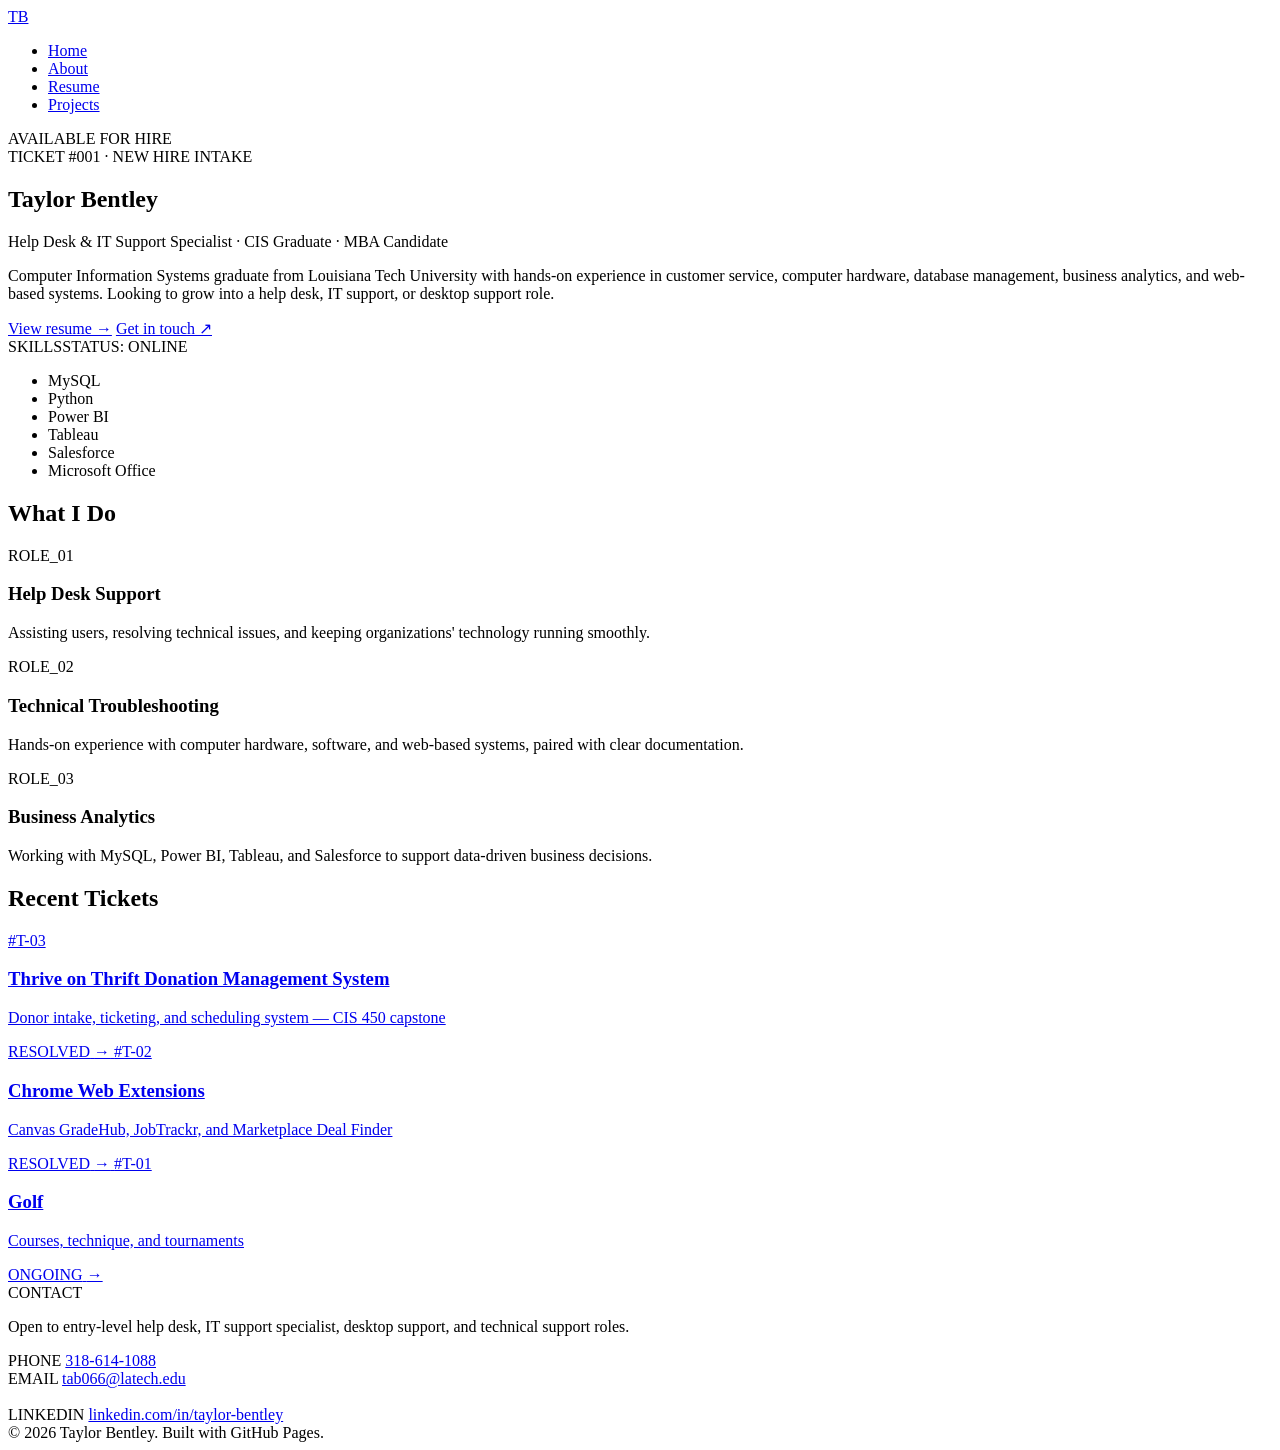
==== index.html @ 966b0103 "Add files via upload" ====
<!DOCTYPE html>
<html lang="en">
<head>
<meta charset="UTF-8">
<meta name="viewport" content="width=device-width, initial-scale=1.0">
<title>Taylor Bentley — Help Desk & IT Support</title>
<meta name="description" content="Taylor Bentley — Computer Information Systems graduate and MBA candidate specializing in help desk support, IT troubleshooting, and business analytics.">
<link rel="preconnect" href="https://fonts.googleapis.com">
<link rel="preconnect" href="https://fonts.gstatic.com" crossorigin>
<link href="https://fonts.googleapis.com/css2?family=Space+Grotesk:wght@500;600;700&family=Inter:wght@400;500;600&family=IBM+Plex+Mono:wght@400;500;600&display=swap" rel="stylesheet">
<link rel="stylesheet" href="css/style.css">
</head>
<body>

<header class="site-header">
  <div class="wrap nav">
    <div class="nav-left">
      <a href="index.html" class="logo">TB</a>
      <ul class="nav-links">
        <li><a href="index.html" class="is-active">Home</a></li>
        <li><a href="about.html">About</a></li>
        <li><a href="resume.html">Resume</a></li>
        <li><a href="projects.html">Projects</a></li>
      </ul>
    </div>
    <div class="status-pill"><span class="status-dot"></span> AVAILABLE FOR HIRE</div>
  </div>
</header>

<main>
  <section class="hero">
    <div class="wrap hero-grid">
      <div>
        <div class="ticket-eyebrow"><span class="num">TICKET #001</span> · NEW HIRE INTAKE</div>
        <h1 class="display">Taylor Bentley</h1>
        <p class="role-line">Help Desk &amp; IT Support Specialist · CIS Graduate · MBA Candidate</p>
        <p class="lede">Computer Information Systems graduate from Louisiana Tech University with hands-on experience in customer service, computer hardware, database management, business analytics, and web-based systems. Looking to grow into a help desk, IT support, or desktop support role.</p>
        <div class="cta-row">
          <a class="btn primary" href="resume.html">View resume →</a>
          <a class="btn ghost" href="about.html#contact">Get in touch ↗</a>
        </div>
      </div>

      <div class="status-panel">
        <div class="panel-title"><span>SKILLS</span><span>STATUS: ONLINE</span></div>
        <ul class="skill-list">
          <li><span class="dot"></span> MySQL</li>
          <li><span class="dot"></span> Python</li>
          <li><span class="dot"></span> Power BI</li>
          <li><span class="dot"></span> Tableau</li>
          <li><span class="dot"></span> Salesforce</li>
          <li><span class="dot"></span> Microsoft Office</li>
        </ul>
      </div>
    </div>
  </section>

  <section class="block">
    <div class="wrap">
      <h2 class="section-title">What I Do</h2>
      <div class="col-3">
        <div class="card">
          <span class="tag">ROLE_01</span>
          <h3>Help Desk Support</h3>
          <p>Assisting users, resolving technical issues, and keeping organizations' technology running smoothly.</p>
        </div>
        <div class="card">
          <span class="tag">ROLE_02</span>
          <h3>Technical Troubleshooting</h3>
          <p>Hands-on experience with computer hardware, software, and web-based systems, paired with clear documentation.</p>
        </div>
        <div class="card">
          <span class="tag">ROLE_03</span>
          <h3>Business Analytics</h3>
          <p>Working with MySQL, Power BI, Tableau, and Salesforce to support data-driven business decisions.</p>
        </div>
      </div>
    </div>
  </section>

  <section class="block">
    <div class="wrap">
      <h2 class="section-title">Recent Tickets</h2>
      <div class="queue">
        <a class="queue-row" href="projects/thrift.html">
          <span class="queue-id">#T-03</span>
          <span class="queue-title">
            <h3>Thrive on Thrift Donation Management System</h3>
            <p>Donor intake, ticketing, and scheduling system — CIS 450 capstone</p>
          </span>
          <span class="badge resolved">RESOLVED</span>
          <span class="queue-arrow">→</span>
        </a>
        <a class="queue-row" href="projects/chrome-extensions.html">
          <span class="queue-id">#T-02</span>
          <span class="queue-title">
            <h3>Chrome Web Extensions</h3>
            <p>Canvas GradeHub, JobTrackr, and Marketplace Deal Finder</p>
          </span>
          <span class="badge resolved">RESOLVED</span>
          <span class="queue-arrow">→</span>
        </a>
        <a class="queue-row" href="projects/golf.html">
          <span class="queue-id">#T-01</span>
          <span class="queue-title">
            <h3>Golf</h3>
            <p>Courses, technique, and tournaments</p>
          </span>
          <span class="badge progress">ONGOING</span>
          <span class="queue-arrow">→</span>
        </a>
      </div>
    </div>
  </section>
</main>

<footer>
  <div class="wrap">
    <div class="footer-grid" id="contact">
      <div>
        <span class="label">CONTACT</span>
        <p>Open to entry-level help desk, IT support specialist, desktop support, and technical support roles.</p>
      </div>
      <div>
        <span class="label">PHONE</span>
        <a href="tel:3186141088">318-614-1088</a>
      </div>
      <div>
        <span class="label">EMAIL</span>
        <a href="mailto:tab066@latech.edu">tab066@latech.edu</a><br><br>
        <span class="label">LINKEDIN</span>
        <a href="https://www.linkedin.com/in/taylor-bentley-a34ab1236/" target="_blank" rel="noopener">linkedin.com/in/taylor-bentley</a>
      </div>
    </div>
    <div class="copyright">© 2026 Taylor Bentley. Built with GitHub Pages.</div>
  </div>
</footer>

</body>
</html>
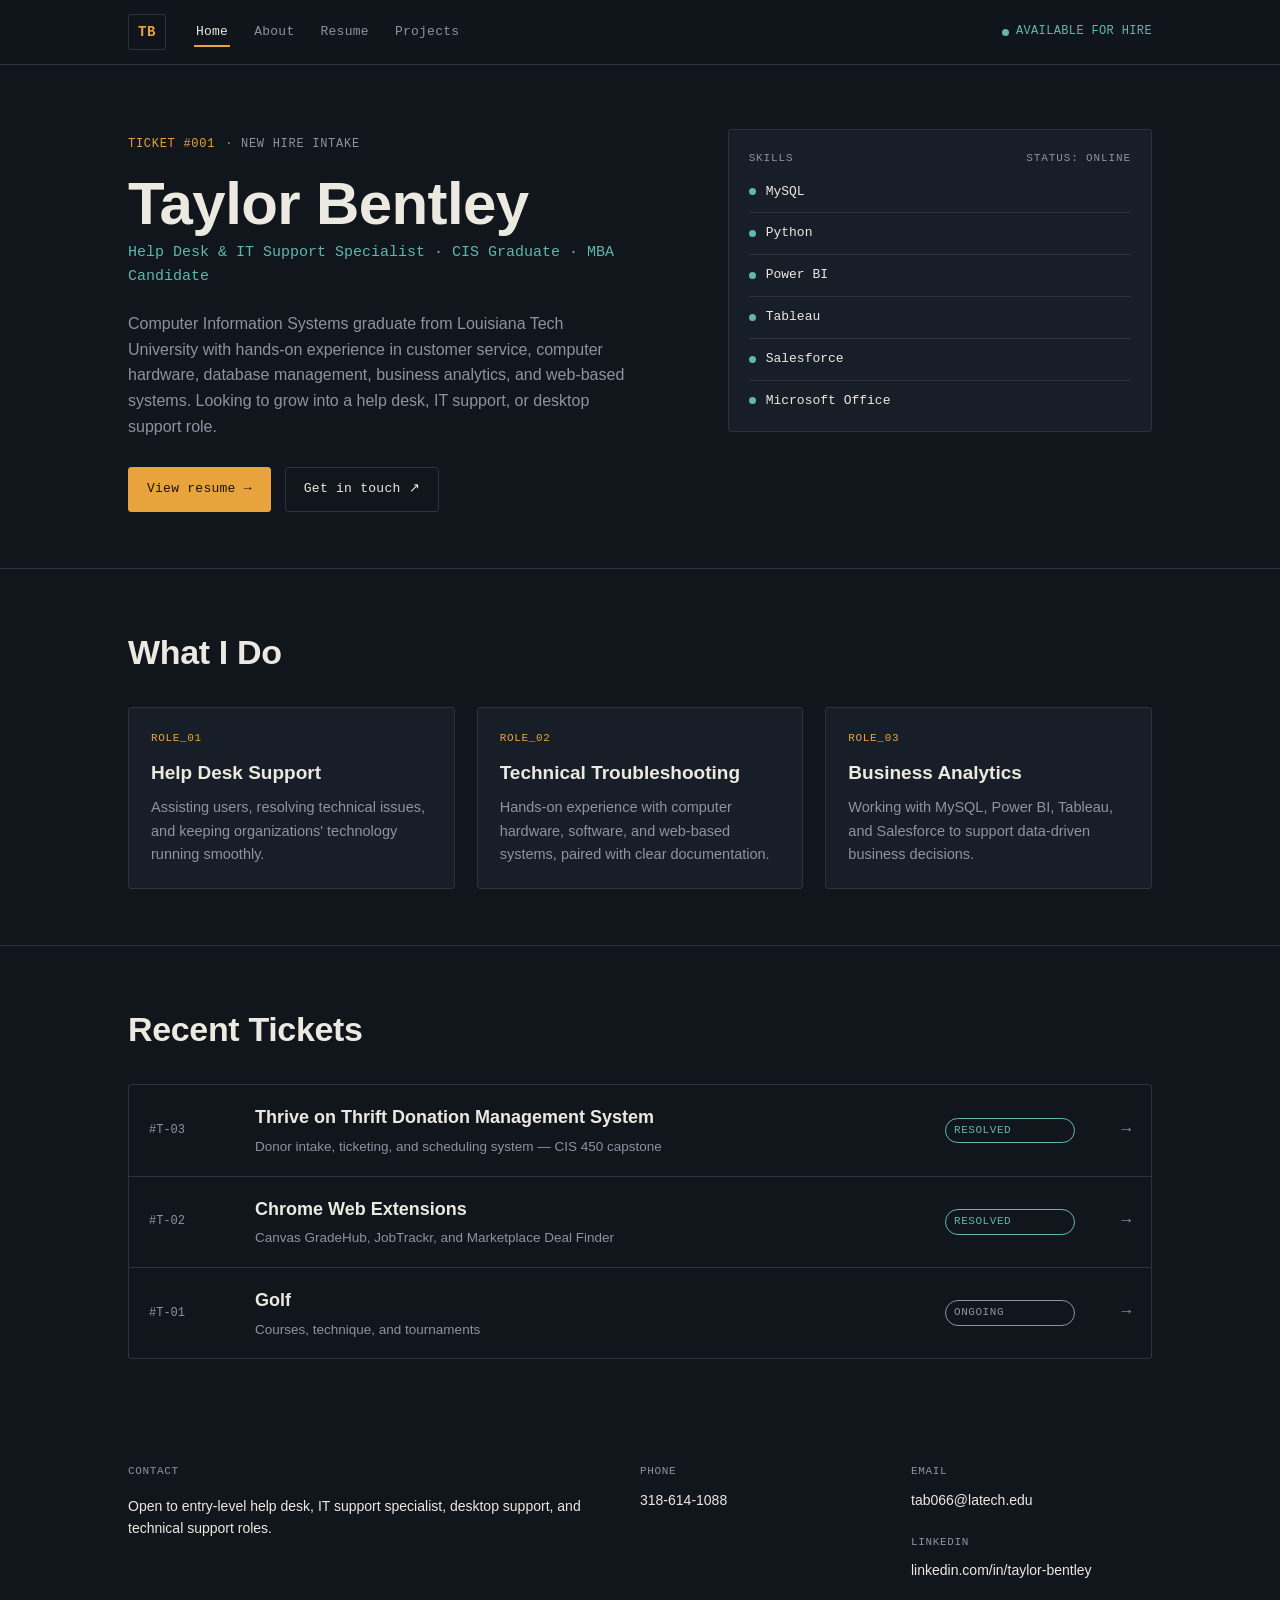
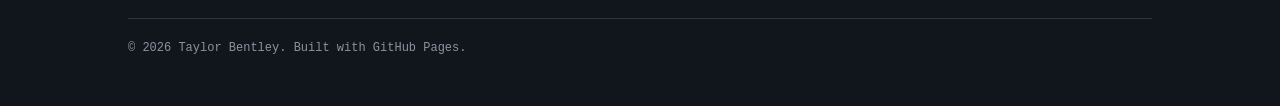
==== commit 44921371: "Add files via upload" ====
--- a/index.html
+++ b/index.html
@@ -8,7 +8,7 @@
 <link rel="preconnect" href="https://fonts.googleapis.com">
 <link rel="preconnect" href="https://fonts.gstatic.com" crossorigin>
 <link href="https://fonts.googleapis.com/css2?family=Space+Grotesk:wght@500;600;700&family=Inter:wght@400;500;600&family=IBM+Plex+Mono:wght@400;500;600&display=swap" rel="stylesheet">
-<link rel="stylesheet" href="css/style.css">
+<link rel="stylesheet" href="style.css">
 </head>
 <body>
 
@@ -82,7 +82,7 @@
     <div class="wrap">
       <h2 class="section-title">Recent Tickets</h2>
       <div class="queue">
-        <a class="queue-row" href="projects/thrift.html">
+        <a class="queue-row" href="thrift.html">
           <span class="queue-id">#T-03</span>
           <span class="queue-title">
             <h3>Thrive on Thrift Donation Management System</h3>
@@ -91,7 +91,7 @@
           <span class="badge resolved">RESOLVED</span>
           <span class="queue-arrow">→</span>
         </a>
-        <a class="queue-row" href="projects/chrome-extensions.html">
+        <a class="queue-row" href="chrome-extensions.html">
           <span class="queue-id">#T-02</span>
           <span class="queue-title">
             <h3>Chrome Web Extensions</h3>
@@ -100,7 +100,7 @@
           <span class="badge resolved">RESOLVED</span>
           <span class="queue-arrow">→</span>
         </a>
-        <a class="queue-row" href="projects/golf.html">
+        <a class="queue-row" href="golf.html">
           <span class="queue-id">#T-01</span>
           <span class="queue-title">
             <h3>Golf</h3>
--- a/style.css
+++ b/style.css
@@ -0,0 +1,523 @@
+/* ===================================================================
+   Taylor Bentley — Portfolio
+   Design language: an internal admin-tool aesthetic, borrowed from
+   the helpdesk ticket queues and dashboards Taylor actually builds.
+   =================================================================== */
+
+:root {
+  /* Color */
+  --bg: #11151c;
+  --surface: #181e27;
+  --surface-2: #1f2731;
+  --border: #2b3340;
+  --text: #ECE9E1;
+  --text-muted: #8C93A1;
+  --accent: #E8A33D;       /* "in progress" amber — primary CTA */
+  --accent-soft: #E8A33D26;
+  --accent-2: #5FB8AE;     /* "resolved" teal — secondary */
+  --accent-2-soft: #5FB8AE22;
+  --danger: #D9695F;
+
+  /* Type */
+  --font-display: 'Space Grotesk', 'Segoe UI', sans-serif;
+  --font-body: 'Inter', 'Segoe UI', sans-serif;
+  --font-mono: 'IBM Plex Mono', 'Courier New', monospace;
+
+  /* Layout */
+  --maxw: 1080px;
+  --radius: 3px;
+}
+
+* { box-sizing: border-box; }
+
+html { scroll-behavior: smooth; }
+
+body {
+  margin: 0;
+  background: var(--bg);
+  color: var(--text);
+  font-family: var(--font-body);
+  font-size: 16px;
+  line-height: 1.6;
+  -webkit-font-smoothing: antialiased;
+}
+
+a { color: inherit; text-decoration: none; }
+
+img { max-width: 100%; display: block; border-radius: var(--radius); }
+
+.wrap {
+  max-width: var(--maxw);
+  margin: 0 auto;
+  padding: 0 28px;
+}
+
+:focus-visible {
+  outline: 2px solid var(--accent);
+  outline-offset: 2px;
+}
+
+@media (prefers-reduced-motion: reduce) {
+  * { animation: none !important; transition: none !important; }
+  html { scroll-behavior: auto; }
+}
+
+/* ---------- header / nav ---------- */
+
+.site-header {
+  position: sticky;
+  top: 0;
+  z-index: 50;
+  background: rgba(17, 21, 28, 0.92);
+  backdrop-filter: blur(6px);
+  border-bottom: 1px solid var(--border);
+}
+
+.nav {
+  display: flex;
+  align-items: center;
+  justify-content: space-between;
+  height: 64px;
+}
+
+.nav-left {
+  display: flex;
+  align-items: center;
+  gap: 28px;
+}
+
+.logo {
+  font-family: var(--font-mono);
+  font-weight: 600;
+  font-size: 14px;
+  letter-spacing: 0.04em;
+  border: 1px solid var(--border);
+  padding: 6px 9px;
+  border-radius: var(--radius);
+  color: var(--accent);
+}
+
+.nav-links {
+  display: flex;
+  gap: 22px;
+  list-style: none;
+  margin: 0;
+  padding: 0;
+  font-family: var(--font-mono);
+  font-size: 13px;
+  letter-spacing: 0.02em;
+}
+
+.nav-links a {
+  color: var(--text-muted);
+  padding: 6px 2px;
+  border-bottom: 2px solid transparent;
+  transition: color 0.15s ease, border-color 0.15s ease;
+}
+
+.nav-links a:hover { color: var(--text); }
+
+.nav-links a.is-active {
+  color: var(--text);
+  border-bottom-color: var(--accent);
+}
+
+.status-pill {
+  display: flex;
+  align-items: center;
+  gap: 7px;
+  font-family: var(--font-mono);
+  font-size: 12px;
+  color: var(--accent-2);
+  letter-spacing: 0.03em;
+  white-space: nowrap;
+}
+
+.status-dot {
+  width: 7px;
+  height: 7px;
+  border-radius: 50%;
+  background: var(--accent-2);
+  box-shadow: 0 0 0 0 var(--accent-2-soft);
+  animation: pulse 2.4s infinite;
+}
+
+@keyframes pulse {
+  0% { box-shadow: 0 0 0 0 var(--accent-2-soft); }
+  70% { box-shadow: 0 0 0 6px transparent; }
+  100% { box-shadow: 0 0 0 0 transparent; }
+}
+
+.nav-toggle { display: none; }
+
+/* ---------- ticket eyebrow (signature element) ---------- */
+
+.ticket-eyebrow {
+  display: inline-flex;
+  align-items: center;
+  gap: 10px;
+  font-family: var(--font-mono);
+  font-size: 12px;
+  letter-spacing: 0.06em;
+  color: var(--text-muted);
+  margin-bottom: 18px;
+}
+
+.ticket-eyebrow .num { color: var(--accent); }
+
+.badge {
+  font-family: var(--font-mono);
+  font-size: 11px;
+  letter-spacing: 0.05em;
+  padding: 3px 8px;
+  border-radius: 999px;
+  border: 1px solid currentColor;
+}
+
+.badge.open { color: var(--accent); }
+.badge.resolved { color: var(--accent-2); }
+.badge.progress { color: var(--text-muted); }
+
+/* ---------- hero ---------- */
+
+.hero {
+  padding: 64px 0 56px;
+  border-bottom: 1px solid var(--border);
+}
+
+.hero-grid {
+  display: grid;
+  grid-template-columns: 1.3fr 1fr;
+  gap: 48px;
+  align-items: start;
+}
+
+h1.display {
+  font-family: var(--font-display);
+  font-size: clamp(38px, 6vw, 60px);
+  line-height: 1.05;
+  margin: 0 0 6px;
+  letter-spacing: -0.01em;
+}
+
+.role-line {
+  font-family: var(--font-mono);
+  color: var(--accent-2);
+  font-size: 15px;
+  margin: 0 0 22px;
+}
+
+.lede {
+  color: var(--text-muted);
+  font-size: 16px;
+  max-width: 56ch;
+  margin: 0 0 28px;
+}
+
+.cta-row { display: flex; gap: 14px; flex-wrap: wrap; }
+
+.btn {
+  font-family: var(--font-mono);
+  font-size: 13px;
+  letter-spacing: 0.02em;
+  padding: 11px 18px;
+  border-radius: var(--radius);
+  border: 1px solid var(--border);
+  display: inline-flex;
+  align-items: center;
+  gap: 6px;
+  transition: border-color 0.15s ease, background 0.15s ease, transform 0.1s ease;
+}
+
+.btn:hover { transform: translateY(-1px); }
+
+.btn.primary {
+  background: var(--accent);
+  color: #1b1306;
+  border-color: var(--accent);
+}
+
+.btn.primary:hover { background: #f3ad44; }
+
+.btn.ghost {
+  color: var(--text);
+}
+
+.btn.ghost:hover { border-color: var(--accent-2); color: var(--accent-2); }
+
+/* status / skills panel */
+
+.status-panel {
+  background: var(--surface);
+  border: 1px solid var(--border);
+  border-radius: var(--radius);
+  padding: 20px 20px 8px;
+}
+
+.status-panel .panel-title {
+  font-family: var(--font-mono);
+  font-size: 11px;
+  letter-spacing: 0.08em;
+  color: var(--text-muted);
+  margin-bottom: 14px;
+  display: flex;
+  justify-content: space-between;
+}
+
+.skill-list {
+  list-style: none;
+  margin: 0 0 12px;
+  padding: 0;
+  display: flex;
+  flex-direction: column;
+  gap: 10px;
+}
+
+.skill-list li {
+  display: flex;
+  align-items: center;
+  gap: 10px;
+  font-family: var(--font-mono);
+  font-size: 13px;
+  padding-bottom: 10px;
+  border-bottom: 1px solid var(--border);
+}
+
+.skill-list li:last-child { border-bottom: none; padding-bottom: 0; }
+
+.dot {
+  width: 7px;
+  height: 7px;
+  min-width: 7px;
+  border-radius: 50%;
+  background: var(--accent-2);
+}
+
+/* ---------- generic section ---------- */
+
+section.block {
+  padding: 56px 0;
+  border-bottom: 1px solid var(--border);
+}
+
+section.block:last-of-type { border-bottom: none; }
+
+h2.section-title {
+  font-family: var(--font-display);
+  font-size: clamp(26px, 3.4vw, 34px);
+  margin: 0 0 28px;
+  letter-spacing: -0.01em;
+}
+
+.col-3 {
+  display: grid;
+  grid-template-columns: repeat(3, 1fr);
+  gap: 22px;
+}
+
+.col-2 {
+  display: grid;
+  grid-template-columns: 1fr 1fr;
+  gap: 22px;
+}
+
+.card {
+  background: var(--surface);
+  border: 1px solid var(--border);
+  border-radius: var(--radius);
+  padding: 22px;
+}
+
+.card .tag {
+  font-family: var(--font-mono);
+  font-size: 11px;
+  color: var(--accent);
+  letter-spacing: 0.06em;
+  display: block;
+  margin-bottom: 10px;
+}
+
+.card h3 {
+  font-family: var(--font-display);
+  font-size: 19px;
+  margin: 0 0 8px;
+}
+
+.card p { color: var(--text-muted); font-size: 14.5px; margin: 0; }
+
+p.body-text {
+  color: var(--text);
+  max-width: 70ch;
+  margin: 0 0 18px;
+  font-size: 15.5px;
+}
+
+/* ---------- ticket queue (projects list) ---------- */
+
+.queue {
+  border: 1px solid var(--border);
+  border-radius: var(--radius);
+  overflow: hidden;
+}
+
+.queue-row {
+  display: grid;
+  grid-template-columns: 90px 1fr 130px 40px;
+  align-items: center;
+  gap: 16px;
+  padding: 18px 20px;
+  border-bottom: 1px solid var(--border);
+  transition: background 0.15s ease;
+}
+
+.queue-row:last-child { border-bottom: none; }
+
+.queue-row:hover { background: var(--surface); }
+
+.queue-id {
+  font-family: var(--font-mono);
+  font-size: 12px;
+  color: var(--text-muted);
+}
+
+.queue-title h3 {
+  font-family: var(--font-display);
+  font-size: 18px;
+  margin: 0 0 4px;
+}
+
+.queue-title p {
+  color: var(--text-muted);
+  font-size: 13.5px;
+  margin: 0;
+}
+
+.queue-arrow {
+  font-family: var(--font-mono);
+  color: var(--text-muted);
+  justify-self: end;
+  transition: color 0.15s ease, transform 0.15s ease;
+}
+
+.queue-row:hover .queue-arrow { color: var(--accent); transform: translateX(2px); }
+
+/* ---------- project detail ---------- */
+
+.meta-row {
+  display: flex;
+  gap: 24px;
+  flex-wrap: wrap;
+  font-family: var(--font-mono);
+  font-size: 12.5px;
+  color: var(--text-muted);
+  margin-bottom: 30px;
+  padding-bottom: 24px;
+  border-bottom: 1px solid var(--border);
+}
+
+.meta-row strong { color: var(--text); display: block; font-family: var(--font-body); font-size: 14px; margin-top: 2px; }
+
+.shot {
+  border: 1px solid var(--border);
+  border-radius: var(--radius);
+  overflow: hidden;
+  margin: 22px 0 30px;
+  background: var(--surface);
+}
+
+.shot img { display: block; }
+
+.shot.split {
+  display: grid;
+  grid-template-columns: 1fr 1fr;
+}
+
+.shot.split img { height: 100%; object-fit: cover; }
+
+.milestone {
+  border-left: 2px solid var(--border);
+  padding-left: 18px;
+  margin-bottom: 20px;
+}
+
+.milestone .label {
+  font-family: var(--font-mono);
+  font-size: 11.5px;
+  color: var(--accent);
+  letter-spacing: 0.05em;
+}
+
+.milestone h4 { margin: 4px 0 6px; font-family: var(--font-display); font-size: 17px; }
+.milestone p { margin: 0; color: var(--text-muted); font-size: 14.5px; }
+
+.link-row { display: flex; gap: 14px; flex-wrap: wrap; margin: 18px 0 0; }
+
+/* ---------- resume page ---------- */
+
+.resume-grid {
+  display: grid;
+  grid-template-columns: 1fr 1fr;
+  gap: 40px;
+  align-items: start;
+}
+
+.resume-pdf-card {
+  background: var(--surface);
+  border: 1px solid var(--border);
+  border-radius: var(--radius);
+  padding: 26px;
+}
+
+.resume-pdf-card .filename {
+  font-family: var(--font-mono);
+  font-size: 13px;
+  color: var(--text-muted);
+  margin-bottom: 16px;
+}
+
+/* ---------- footer ---------- */
+
+footer {
+  padding: 48px 0;
+}
+
+.footer-grid {
+  display: grid;
+  grid-template-columns: 2fr 1fr 1fr;
+  gap: 30px;
+  font-size: 14px;
+}
+
+.footer-grid .label {
+  font-family: var(--font-mono);
+  font-size: 11px;
+  color: var(--text-muted);
+  letter-spacing: 0.06em;
+  margin-bottom: 8px;
+  display: block;
+}
+
+.footer-grid a:hover { color: var(--accent-2); }
+
+.copyright {
+  margin-top: 36px;
+  padding-top: 20px;
+  border-top: 1px solid var(--border);
+  font-family: var(--font-mono);
+  font-size: 12px;
+  color: var(--text-muted);
+}
+
+/* ---------- responsive ---------- */
+
+@media (max-width: 760px) {
+  .nav { height: auto; flex-wrap: wrap; padding: 10px 0; gap: 10px; }
+  .nav-left { width: 100%; justify-content: space-between; }
+  .nav-links { gap: 14px; font-size: 12px; overflow-x: auto; }
+  .status-pill { width: 100%; font-size: 11px; }
+  .hero-grid, .resume-grid, .col-3, .col-2 { grid-template-columns: 1fr; }
+  .queue-row { grid-template-columns: 50px 1fr 28px; }
+  .queue-row .badge { display: none; }
+  .shot.split { grid-template-columns: 1fr; }
+  .footer-grid { grid-template-columns: 1fr; }
+}
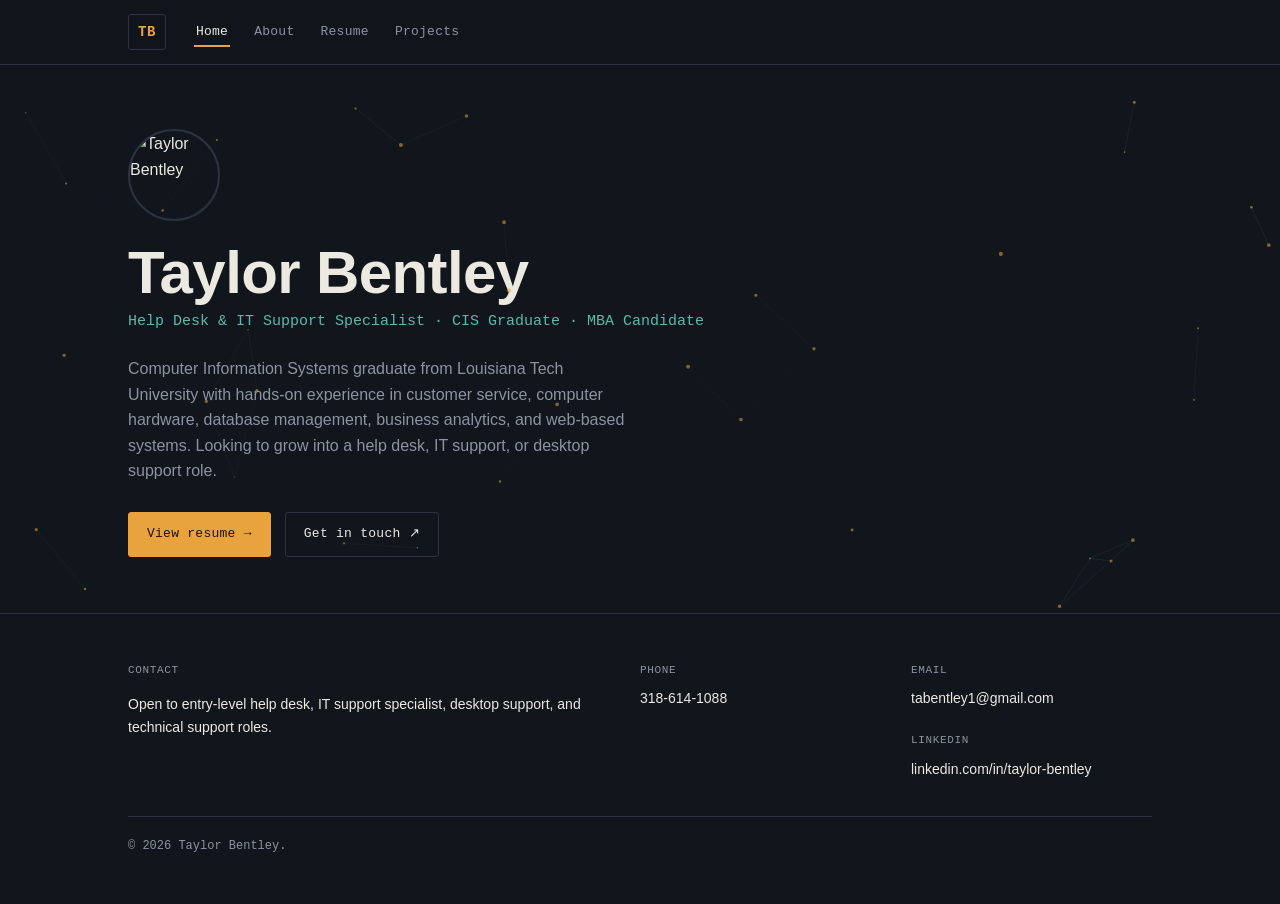
==== commit 6f31bfac: "Add files via upload" ====
--- a/index.html
+++ b/index.html
@@ -23,92 +23,22 @@
         <li><a href="projects.html">Projects</a></li>
       </ul>
     </div>
-    <div class="status-pill"><span class="status-dot"></span> AVAILABLE FOR HIRE</div>
   </div>
 </header>
 
 <main>
   <section class="hero">
-    <div class="wrap hero-grid">
-      <div>
-        <div class="ticket-eyebrow"><span class="num">TICKET #001</span> · NEW HIRE INTAKE</div>
-        <h1 class="display">Taylor Bentley</h1>
-        <p class="role-line">Help Desk &amp; IT Support Specialist · CIS Graduate · MBA Candidate</p>
-        <p class="lede">Computer Information Systems graduate from Louisiana Tech University with hands-on experience in customer service, computer hardware, database management, business analytics, and web-based systems. Looking to grow into a help desk, IT support, or desktop support role.</p>
-        <div class="cta-row">
-          <a class="btn primary" href="resume.html">View resume →</a>
-          <a class="btn ghost" href="about.html#contact">Get in touch ↗</a>
-        </div>
-      </div>
-
-      <div class="status-panel">
-        <div class="panel-title"><span>SKILLS</span><span>STATUS: ONLINE</span></div>
-        <ul class="skill-list">
-          <li><span class="dot"></span> MySQL</li>
-          <li><span class="dot"></span> Python</li>
-          <li><span class="dot"></span> Power BI</li>
-          <li><span class="dot"></span> Tableau</li>
-          <li><span class="dot"></span> Salesforce</li>
-          <li><span class="dot"></span> Microsoft Office</li>
-        </ul>
-      </div>
-    </div>
-  </section>
-
-  <section class="block">
+    <canvas id="particles-canvas"></canvas>
     <div class="wrap">
-      <h2 class="section-title">What I Do</h2>
-      <div class="col-3">
-        <div class="card">
-          <span class="tag">ROLE_01</span>
-          <h3>Help Desk Support</h3>
-          <p>Assisting users, resolving technical issues, and keeping organizations' technology running smoothly.</p>
-        </div>
-        <div class="card">
-          <span class="tag">ROLE_02</span>
-          <h3>Technical Troubleshooting</h3>
-          <p>Hands-on experience with computer hardware, software, and web-based systems, paired with clear documentation.</p>
-        </div>
-        <div class="card">
-          <span class="tag">ROLE_03</span>
-          <h3>Business Analytics</h3>
-          <p>Working with MySQL, Power BI, Tableau, and Salesforce to support data-driven business decisions.</p>
-        </div>
-      </div>
-    </div>
-  </section>
-
-  <section class="block">
-    <div class="wrap">
-      <h2 class="section-title">Recent Tickets</h2>
-      <div class="queue">
-        <a class="queue-row" href="thrift.html">
-          <span class="queue-id">#T-03</span>
-          <span class="queue-title">
-            <h3>Thrive on Thrift Donation Management System</h3>
-            <p>Donor intake, ticketing, and scheduling system — CIS 450 capstone</p>
-          </span>
-          <span class="badge resolved">RESOLVED</span>
-          <span class="queue-arrow">→</span>
-        </a>
-        <a class="queue-row" href="chrome-extensions.html">
-          <span class="queue-id">#T-02</span>
-          <span class="queue-title">
-            <h3>Chrome Web Extensions</h3>
-            <p>Canvas GradeHub, JobTrackr, and Marketplace Deal Finder</p>
-          </span>
-          <span class="badge resolved">RESOLVED</span>
-          <span class="queue-arrow">→</span>
-        </a>
-        <a class="queue-row" href="golf.html">
-          <span class="queue-id">#T-01</span>
-          <span class="queue-title">
-            <h3>Golf</h3>
-            <p>Courses, technique, and tournaments</p>
-          </span>
-          <span class="badge progress">ONGOING</span>
-          <span class="queue-arrow">→</span>
-        </a>
+      <a class="avatar-link" href="https://www.linkedin.com/in/taylor-bentley-a34ab1236/" target="_blank" rel="noopener">
+        <img class="avatar" src="https://static.wixstatic.com/media/e7ff29_94ad614d14ad4ab481dc04c2b0b727e3~mv2.png" alt="Taylor Bentley">
+      </a>
+      <h1 class="display">Taylor Bentley</h1>
+      <p class="role-line">Help Desk &amp; IT Support Specialist · CIS Graduate · MBA Candidate</p>
+      <p class="lede">Computer Information Systems graduate from Louisiana Tech University with hands-on experience in customer service, computer hardware, database management, business analytics, and web-based systems. Looking to grow into a help desk, IT support, or desktop support role.</p>
+      <div class="cta-row">
+        <a class="btn primary" href="resume.html">View resume →</a>
+        <a class="btn ghost" href="#contact">Get in touch ↗</a>
       </div>
     </div>
   </section>
@@ -127,14 +57,93 @@
       </div>
       <div>
         <span class="label">EMAIL</span>
-        <a href="mailto:tab066@latech.edu">tab066@latech.edu</a><br><br>
+        <a href="mailto:tabentley1@gmail.com">tabentley1@gmail.com</a><br><br>
         <span class="label">LINKEDIN</span>
         <a href="https://www.linkedin.com/in/taylor-bentley-a34ab1236/" target="_blank" rel="noopener">linkedin.com/in/taylor-bentley</a>
       </div>
     </div>
-    <div class="copyright">© 2026 Taylor Bentley. Built with GitHub Pages.</div>
+    <div class="copyright">© 2026 Taylor Bentley.</div>
   </div>
 </footer>
 
+<script>
+(function(){
+  var canvas = document.getElementById('particles-canvas');
+  if (!canvas) return;
+  var ctx = canvas.getContext('2d');
+  var hero = canvas.closest('.hero');
+  var reduceMotion = window.matchMedia('(prefers-reduced-motion: reduce)').matches;
+  var particles = [];
+  var w, h, dpr;
+
+  function resize(){
+    dpr = window.devicePixelRatio || 1;
+    w = hero.clientWidth;
+    h = hero.clientHeight;
+    canvas.width = w * dpr;
+    canvas.height = h * dpr;
+    canvas.style.width = w + 'px';
+    canvas.style.height = h + 'px';
+    ctx.setTransform(dpr, 0, 0, dpr, 0, 0);
+  }
+
+  function init(){
+    resize();
+    var count = Math.max(26, Math.min(65, Math.floor((w * h) / 19000)));
+    particles = [];
+    for (var i = 0; i < count; i++){
+      particles.push({
+        x: Math.random() * w,
+        y: Math.random() * h,
+        vx: (Math.random() - 0.5) * 0.22,
+        vy: (Math.random() - 0.5) * 0.22,
+        r: Math.random() * 1.5 + 0.6
+      });
+    }
+  }
+
+  function step(){
+    ctx.clearRect(0, 0, w, h);
+    for (var i = 0; i < particles.length; i++){
+      var p = particles[i];
+      p.x += p.vx;
+      p.y += p.vy;
+      if (p.x < 0 || p.x > w) p.vx *= -1;
+      if (p.y < 0 || p.y > h) p.vy *= -1;
+    }
+    for (var a = 0; a < particles.length; a++){
+      for (var b = a + 1; b < particles.length; b++){
+        var pa = particles[a], pb = particles[b];
+        var dx = pa.x - pb.x, dy = pa.y - pb.y;
+        var dist = Math.sqrt(dx * dx + dy * dy);
+        if (dist < 120){
+          ctx.strokeStyle = 'rgba(95, 184, 174, ' + (0.16 * (1 - dist / 120)) + ')';
+          ctx.lineWidth = 1;
+          ctx.beginPath();
+          ctx.moveTo(pa.x, pa.y);
+          ctx.lineTo(pb.x, pb.y);
+          ctx.stroke();
+        }
+      }
+    }
+    for (var c = 0; c < particles.length; c++){
+      var pc = particles[c];
+      ctx.beginPath();
+      ctx.arc(pc.x, pc.y, pc.r, 0, Math.PI * 2);
+      ctx.fillStyle = 'rgba(232, 163, 61, 0.55)';
+      ctx.fill();
+    }
+    if (!reduceMotion) requestAnimationFrame(step);
+  }
+
+  init();
+  step();
+  window.addEventListener('resize', function(){
+    init();
+    if (reduceMotion) step();
+  });
+})();
+</script>
+
 </body>
 </html>
--- a/style.css
+++ b/style.css
@@ -1,7 +1,7 @@
 /* ===================================================================
    Taylor Bentley — Portfolio
-   Design language: an internal admin-tool aesthetic, borrowed from
-   the helpdesk ticket queues and dashboards Taylor actually builds.
+   Design language: a clean admin-tool aesthetic — mono labels,
+   hairline rules, and dashboard-style structure.
    =================================================================== */
 
 :root {
@@ -122,75 +122,69 @@
   border-bottom-color: var(--accent);
 }
 
-.status-pill {
-  display: flex;
-  align-items: center;
-  gap: 7px;
+.nav-toggle { display: none; }
+
+/* ---------- section eyebrow (signature element) ---------- */
+
+.eyebrow {
+  display: block;
   font-family: var(--font-mono);
   font-size: 12px;
+  letter-spacing: 0.1em;
   color: var(--accent-2);
-  letter-spacing: 0.03em;
-  white-space: nowrap;
-}
-
-.status-dot {
-  width: 7px;
-  height: 7px;
-  border-radius: 50%;
-  background: var(--accent-2);
-  box-shadow: 0 0 0 0 var(--accent-2-soft);
-  animation: pulse 2.4s infinite;
-}
-
-@keyframes pulse {
-  0% { box-shadow: 0 0 0 0 var(--accent-2-soft); }
-  70% { box-shadow: 0 0 0 6px transparent; }
-  100% { box-shadow: 0 0 0 0 transparent; }
-}
-
-.nav-toggle { display: none; }
-
-/* ---------- ticket eyebrow (signature element) ---------- */
-
-.ticket-eyebrow {
-  display: inline-flex;
-  align-items: center;
-  gap: 10px;
-  font-family: var(--font-mono);
-  font-size: 12px;
-  letter-spacing: 0.06em;
-  color: var(--text-muted);
   margin-bottom: 18px;
-}
-
-.ticket-eyebrow .num { color: var(--accent); }
-
-.badge {
+  text-transform: uppercase;
+}
+
+.cat-pill {
   font-family: var(--font-mono);
   font-size: 11px;
   letter-spacing: 0.05em;
-  padding: 3px 8px;
+  padding: 3px 10px;
   border-radius: 999px;
-  border: 1px solid currentColor;
-}
-
-.badge.open { color: var(--accent); }
-.badge.resolved { color: var(--accent-2); }
-.badge.progress { color: var(--text-muted); }
+  border: 1px solid var(--border);
+  color: var(--text-muted);
+  white-space: nowrap;
+}
 
 /* ---------- hero ---------- */
 
 .hero {
+  position: relative;
+  overflow: hidden;
   padding: 64px 0 56px;
   border-bottom: 1px solid var(--border);
 }
 
+#particles-canvas {
+  position: absolute;
+  inset: 0;
+  width: 100%;
+  height: 100%;
+  z-index: 0;
+}
+
 .hero-grid {
+  position: relative;
+  z-index: 1;
   display: grid;
   grid-template-columns: 1.3fr 1fr;
   gap: 48px;
   align-items: start;
 }
+
+.avatar-link { display: inline-block; margin-bottom: 20px; }
+
+.avatar {
+  width: 92px;
+  height: 92px;
+  border-radius: 50%;
+  object-fit: cover;
+  border: 2px solid var(--border);
+  transition: border-color 0.15s ease;
+}
+
+.avatar-link:hover .avatar { border-color: var(--accent-2); }
 
 h1.display {
   font-family: var(--font-display);
@@ -352,7 +346,7 @@
   font-size: 15.5px;
 }
 
-/* ---------- ticket queue (projects list) ---------- */
+/* ---------- project list ---------- */
 
 .queue {
   border: 1px solid var(--border);
@@ -362,7 +356,7 @@
 
 .queue-row {
   display: grid;
-  grid-template-columns: 90px 1fr 130px 40px;
+  grid-template-columns: 1fr 170px 30px;
   align-items: center;
   gap: 16px;
   padding: 18px 20px;
@@ -374,11 +368,7 @@
 
 .queue-row:hover { background: var(--surface); }
 
-.queue-id {
-  font-family: var(--font-mono);
-  font-size: 12px;
-  color: var(--text-muted);
-}
+.queue-row .cat-pill { justify-self: start; }
 
 .queue-title h3 {
   font-family: var(--font-display);
@@ -452,6 +442,54 @@
 
 .link-row { display: flex; gap: 14px; flex-wrap: wrap; margin: 18px 0 0; }
 
+/* ---------- work experience ---------- */
+
+.exp-item {
+  padding: 22px 0;
+  border-bottom: 1px solid var(--border);
+}
+
+.exp-item:first-child { padding-top: 0; }
+.exp-item:last-child { border-bottom: none; }
+
+.exp-head {
+  display: flex;
+  justify-content: space-between;
+  align-items: baseline;
+  flex-wrap: wrap;
+  gap: 8px;
+  margin-bottom: 2px;
+}
+
+.exp-head h3 {
+  font-family: var(--font-display);
+  font-size: 18px;
+  margin: 0;
+}
+
+.exp-dates {
+  font-family: var(--font-mono);
+  font-size: 12.5px;
+  color: var(--text-muted);
+  white-space: nowrap;
+}
+
+.exp-company {
+  color: var(--accent-2);
+  font-size: 14px;
+  margin: 0 0 10px;
+}
+
+.exp-item ul {
+  margin: 0;
+  padding-left: 18px;
+  color: var(--text-muted);
+  font-size: 14.5px;
+  line-height: 1.65;
+}
+
+.exp-item li { margin-bottom: 4px; }
+
 /* ---------- resume page ---------- */
 
 .resume-grid {
@@ -514,10 +552,10 @@
   .nav { height: auto; flex-wrap: wrap; padding: 10px 0; gap: 10px; }
   .nav-left { width: 100%; justify-content: space-between; }
   .nav-links { gap: 14px; font-size: 12px; overflow-x: auto; }
-  .status-pill { width: 100%; font-size: 11px; }
   .hero-grid, .resume-grid, .col-3, .col-2 { grid-template-columns: 1fr; }
-  .queue-row { grid-template-columns: 50px 1fr 28px; }
-  .queue-row .badge { display: none; }
+  .queue-row { grid-template-columns: 1fr 28px; }
+  .queue-row .cat-pill { display: none; }
   .shot.split { grid-template-columns: 1fr; }
   .footer-grid { grid-template-columns: 1fr; }
-}
+  .exp-head { flex-direction: column; align-items: flex-start; gap: 2px; }
+}
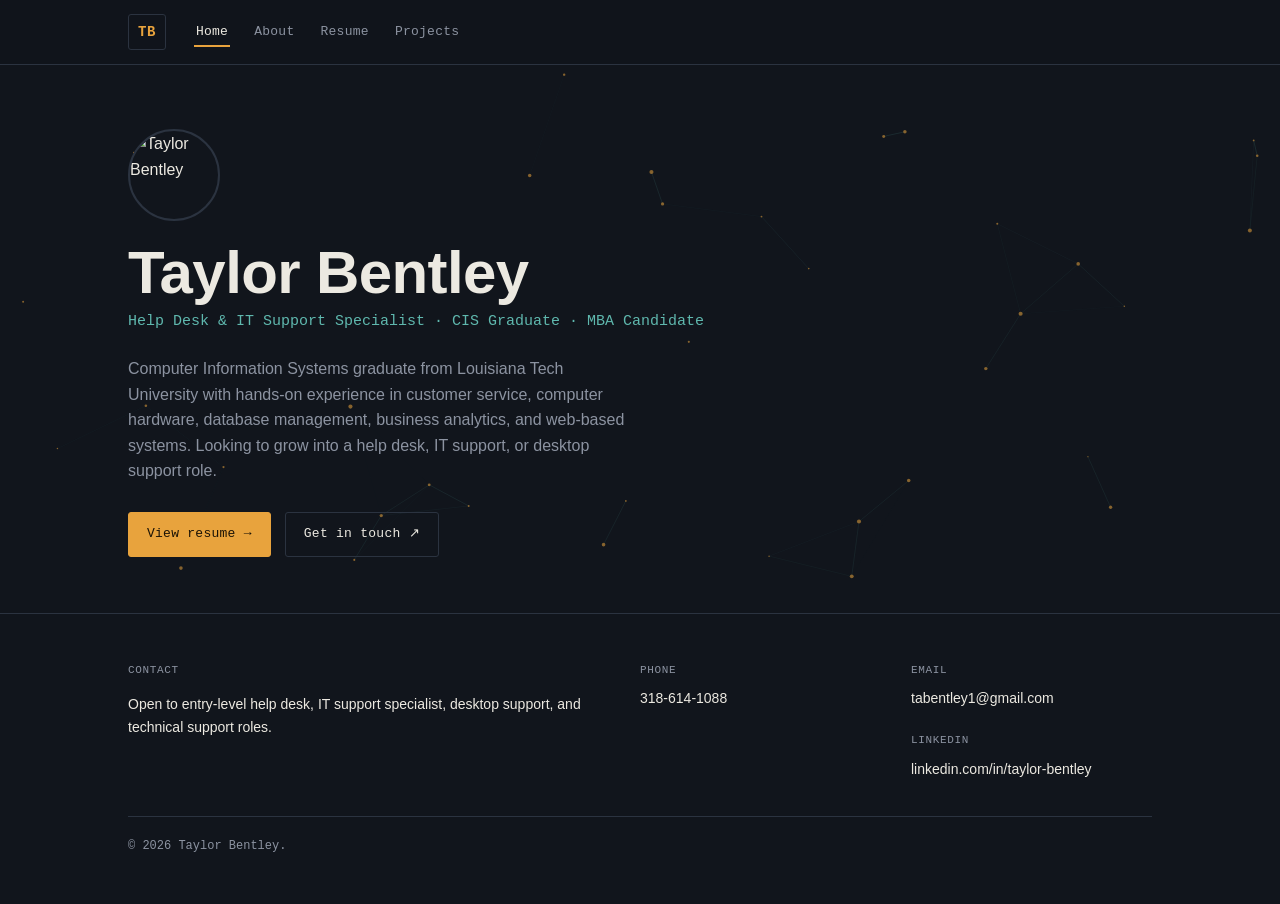
==== commit c4a23d55: "Update index.html" ====
--- a/index.html
+++ b/index.html
@@ -4,7 +4,7 @@
 <meta charset="UTF-8">
 <meta name="viewport" content="width=device-width, initial-scale=1.0">
 <title>Taylor Bentley — Help Desk & IT Support</title>
-<meta name="description" content="Taylor Bentley — Computer Information Systems graduate and MBA candidate specializing in help desk support, IT troubleshooting, and business analytics.">
+<meta name="description" content="Taylor Bentley — Computer Information Systems graduate and MBA specializing in help desk support, IT troubleshooting, and business analytics.">
 <link rel="preconnect" href="https://fonts.googleapis.com">
 <link rel="preconnect" href="https://fonts.gstatic.com" crossorigin>
 <link href="https://fonts.googleapis.com/css2?family=Space+Grotesk:wght@500;600;700&family=Inter:wght@400;500;600&family=IBM+Plex+Mono:wght@400;500;600&display=swap" rel="stylesheet">
--- a/style.css
+++ b/style.css
@@ -162,6 +162,7 @@
   width: 100%;
   height: 100%;
   z-index: 0;
+  pointer-events: none;
 }
 
 .hero-grid {
@@ -171,6 +172,11 @@
   grid-template-columns: 1.3fr 1fr;
   gap: 48px;
   align-items: start;
+}
+
+.hero > .wrap {
+  position: relative;
+  z-index: 1;
 }
 
 .avatar-link { display: inline-block; margin-bottom: 20px; }
@@ -269,7 +275,7 @@
 
 .skill-list li {
   display: flex;
-  align-items: center;
+  align-items: flex-start;
   gap: 10px;
   font-family: var(--font-mono);
   font-size: 13px;
@@ -285,6 +291,7 @@
   min-width: 7px;
   border-radius: 50%;
   background: var(--accent-2);
+  margin-top: 6px;
 }
 
 /* ---------- generic section ---------- */
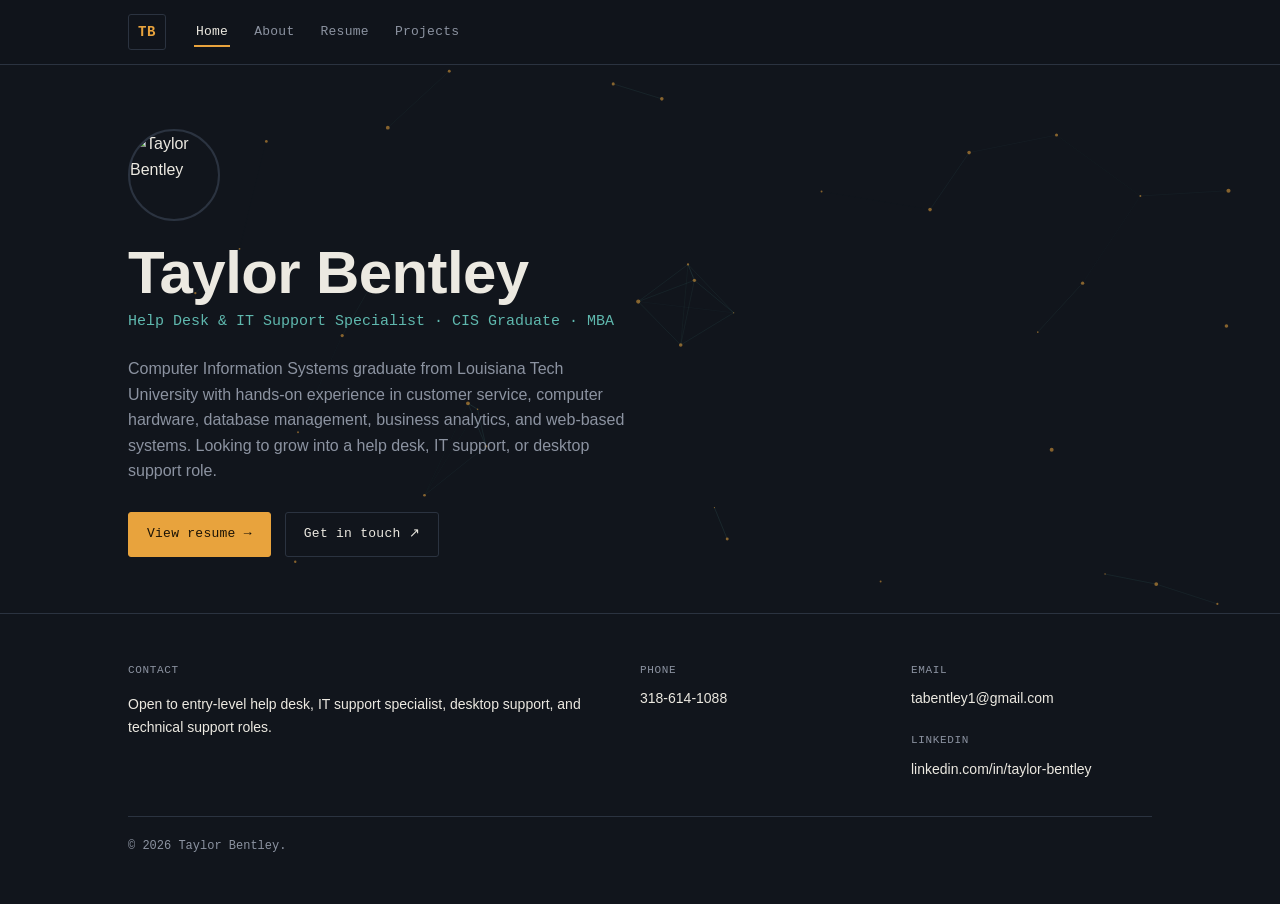
==== commit 42cda67e: "Update index.html" ====
--- a/index.html
+++ b/index.html
@@ -34,7 +34,7 @@
         <img class="avatar" src="https://static.wixstatic.com/media/e7ff29_94ad614d14ad4ab481dc04c2b0b727e3~mv2.png" alt="Taylor Bentley">
       </a>
       <h1 class="display">Taylor Bentley</h1>
-      <p class="role-line">Help Desk &amp; IT Support Specialist · CIS Graduate · MBA Candidate</p>
+      <p class="role-line">Help Desk &amp; IT Support Specialist · CIS Graduate · MBA</p>
       <p class="lede">Computer Information Systems graduate from Louisiana Tech University with hands-on experience in customer service, computer hardware, database management, business analytics, and web-based systems. Looking to grow into a help desk, IT support, or desktop support role.</p>
       <div class="cta-row">
         <a class="btn primary" href="resume.html">View resume →</a>
